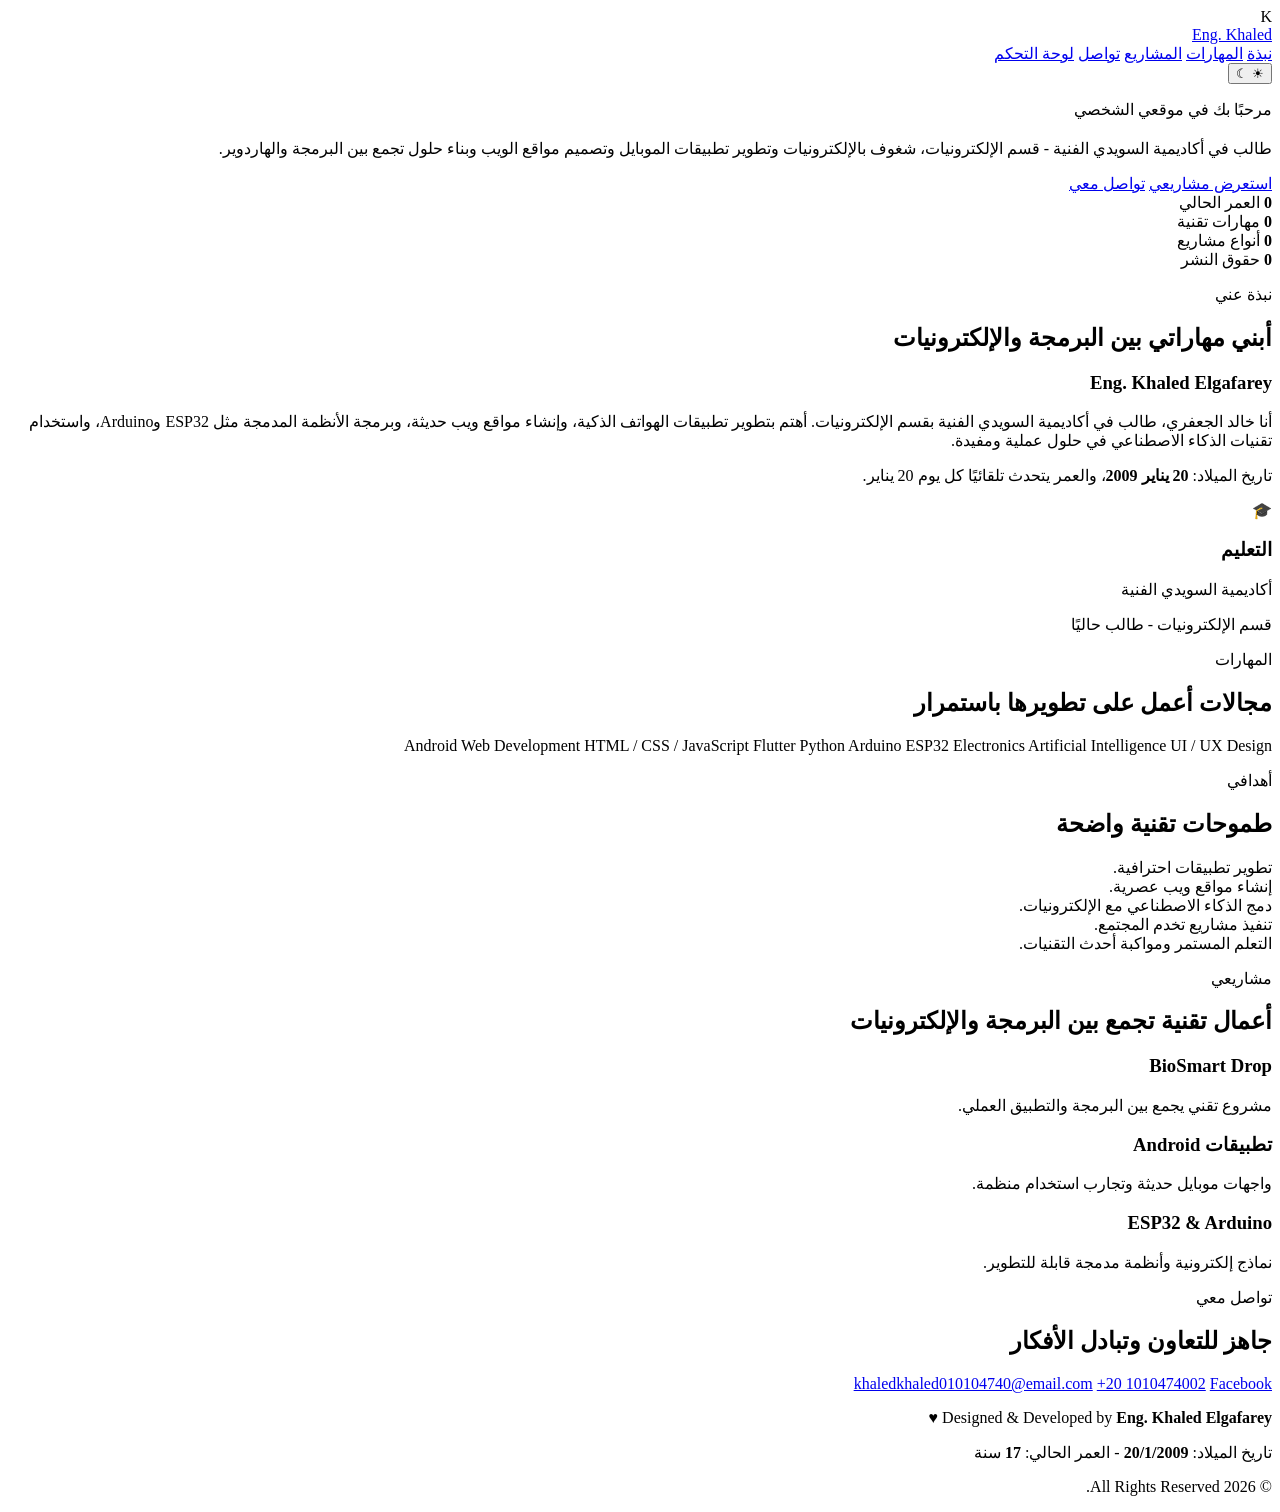
==== index.html @ 9fde5713 "Add files via upload" ====
<!DOCTYPE html>
<html lang="ar" dir="rtl">
<head>
  <meta charset="UTF-8">
  <meta name="viewport" content="width=device-width, initial-scale=1.0">
  <title>Eng. Khaled Elgafarey | Portfolio</title>
  <link rel="preconnect" href="https://fonts.googleapis.com">
  <link rel="preconnect" href="https://fonts.gstatic.com" crossorigin>
  <link href="https://fonts.googleapis.com/css2?family=Cairo:wght@400;600;700;800&display=swap" rel="stylesheet">
  <link rel="stylesheet" href="css/style.css">
</head>
<body>
  <div class="loader" id="loader">
    <div class="loader-chip">K</div>
    <div class="loader-line"></div>
  </div>

  <header class="site-header">
    <a class="brand" href="#home">Eng. Khaled</a>
    <nav class="nav">
      <a href="#about">نبذة</a>
      <a href="#skills">المهارات</a>
      <a href="#projects">المشاريع</a>
      <a href="#contact">تواصل</a>
      <a href="dashboard.html">لوحة التحكم</a>
    </nav>
    <button class="theme-toggle" id="themeToggle" type="button" aria-label="تبديل الوضع">
      <span class="sun">☀</span>
      <span class="moon">☾</span>
    </button>
  </header>

  <main>
    <section class="hero" id="home">
      <div class="hero-bg"></div>
      <div class="hero-content reveal">
        <p class="eyebrow" data-cms-text="heroEyebrow">مرحبًا بك في موقعي الشخصي</p>
        <h1><span id="typingName"></span></h1>
        <p class="hero-text" data-cms-text="heroText">
          طالب في أكاديمية السويدي الفنية - قسم الإلكترونيات، شغوف بالإلكترونيات وتطوير تطبيقات الموبايل وتصميم مواقع الويب وبناء حلول تجمع بين البرمجة والهاردوير.
        </p>
        <div class="hero-actions">
          <a class="primary-btn" href="#projects">استعرض مشاريعي</a>
          <a class="ghost-btn" href="#contact">تواصل معي</a>
        </div>
      </div>
      <div class="profile-stage reveal">
        <div class="profile-card">
          <div class="profile-frame">
            <div class="profile-photo editable-image" data-cms-bg="profileImage" role="img" aria-label="صورة شخصية"></div>
          </div>
          <div class="orbit orbit-one"></div>
          <div class="orbit orbit-two"></div>
        </div>
      </div>
    </section>

    <section class="stats reveal" aria-label="إحصائيات">
      <div>
        <strong class="counter" data-target="17">0</strong>
        <span>العمر الحالي</span>
      </div>
      <div>
        <strong class="counter" data-target="10">0</strong>
        <span>مهارات تقنية</span>
      </div>
      <div>
        <strong class="counter" data-target="5">0</strong>
        <span>أنواع مشاريع</span>
      </div>
      <div>
        <strong class="counter" data-target="2026">0</strong>
        <span>حقوق النشر</span>
      </div>
    </section>

    <section class="section reveal" id="about">
      <div class="section-heading">
        <p>نبذة عني</p>
        <h2 data-cms-text="aboutTitle">أبني مهاراتي بين البرمجة والإلكترونيات</h2>
      </div>
      <div class="about-grid">
        <article class="about-panel">
          <h3 data-cms-text="aboutName">Eng. Khaled Elgafarey</h3>
          <p data-cms-text="aboutText">
            أنا خالد الجعفري، طالب في أكاديمية السويدي الفنية بقسم الإلكترونيات. أهتم بتطوير تطبيقات الهواتف الذكية، وإنشاء مواقع ويب حديثة، وبرمجة الأنظمة المدمجة مثل ESP32 وArduino، واستخدام تقنيات الذكاء الاصطناعي في حلول عملية ومفيدة.
          </p>
          <p>
            تاريخ الميلاد: <strong>20 يناير 2009</strong>، والعمر يتحدث تلقائيًا كل يوم 20 يناير.
          </p>
        </article>
        <article class="education-panel">
          <span>🎓</span>
          <h3>التعليم</h3>
          <p data-cms-text="educationSchool">أكاديمية السويدي الفنية</p>
          <p data-cms-text="educationDepartment">قسم الإلكترونيات - طالب حاليًا</p>
        </article>
      </div>
    </section>

    <section class="section reveal" id="skills">
      <div class="section-heading">
        <p>المهارات</p>
        <h2>مجالات أعمل على تطويرها باستمرار</h2>
      </div>
      <div class="skills-grid" id="skillsGrid">
        <span>Android</span>
        <span>Web Development</span>
        <span>HTML / CSS / JavaScript</span>
        <span>Flutter</span>
        <span>Python</span>
        <span>Arduino</span>
        <span>ESP32</span>
        <span>Electronics</span>
        <span>Artificial Intelligence</span>
        <span>UI / UX Design</span>
      </div>
    </section>

    <section class="section goals reveal">
      <div class="section-heading">
        <p>أهدافي</p>
        <h2>طموحات تقنية واضحة</h2>
      </div>
      <div class="timeline" id="goalsList">
        <div>تطوير تطبيقات احترافية.</div>
        <div>إنشاء مواقع ويب عصرية.</div>
        <div>دمج الذكاء الاصطناعي مع الإلكترونيات.</div>
        <div>تنفيذ مشاريع تخدم المجتمع.</div>
        <div>التعلم المستمر ومواكبة أحدث التقنيات.</div>
      </div>
    </section>

    <section class="section reveal" id="projects">
      <div class="section-heading">
        <p>مشاريعي</p>
        <h2>أعمال تقنية تجمع بين البرمجة والإلكترونيات</h2>
      </div>
      <div class="projects-grid">
        <article class="project-card project-one">
          <div class="project-image editable-image" data-cms-bg="projectImage1"></div>
          <h3 data-cms-text="projectTitle1">BioSmart Drop</h3>
          <p data-cms-text="projectText1">مشروع تقني يجمع بين البرمجة والتطبيق العملي.</p>
        </article>
        <article class="project-card project-two">
          <div class="project-image editable-image" data-cms-bg="projectImage2"></div>
          <h3 data-cms-text="projectTitle2">تطبيقات Android</h3>
          <p data-cms-text="projectText2">واجهات موبايل حديثة وتجارب استخدام منظمة.</p>
        </article>
        <article class="project-card project-three">
          <div class="project-image editable-image" data-cms-bg="projectImage3"></div>
          <h3 data-cms-text="projectTitle3">ESP32 & Arduino</h3>
          <p data-cms-text="projectText3">نماذج إلكترونية وأنظمة مدمجة قابلة للتطوير.</p>
        </article>
      </div>
    </section>

    <section class="contact section reveal" id="contact">
      <div class="section-heading">
        <p>تواصل معي</p>
        <h2 data-cms-text="contactTitle">جاهز للتعاون وتبادل الأفكار</h2>
      </div>
      <div class="contact-grid">
        <a id="emailLink" href="mailto:khaledkhaled010104740@email.com">khaledkhaled010104740@email.com</a>
        <a id="phoneLink" href="tel:+201010474002">+20 1010474002</a>
        <a id="facebookLink" href="https://www.facebook.com/share/19GdoNNczA/" target="_blank" rel="noreferrer">Facebook</a>
      </div>
    </section>
  </main>

  <footer>
    <p>Designed & Developed by <strong>Eng. Khaled Elgafarey</strong> <span class="heart">♥</span></p>
    <p>تاريخ الميلاد: <strong>20/1/2009</strong> - العمر الحالي: <strong id="footerAge">17</strong> سنة</p>
    <p>© 2026 All Rights Reserved.</p>
  </footer>

  <script src="js/app.js"></script>
</body>
</html>
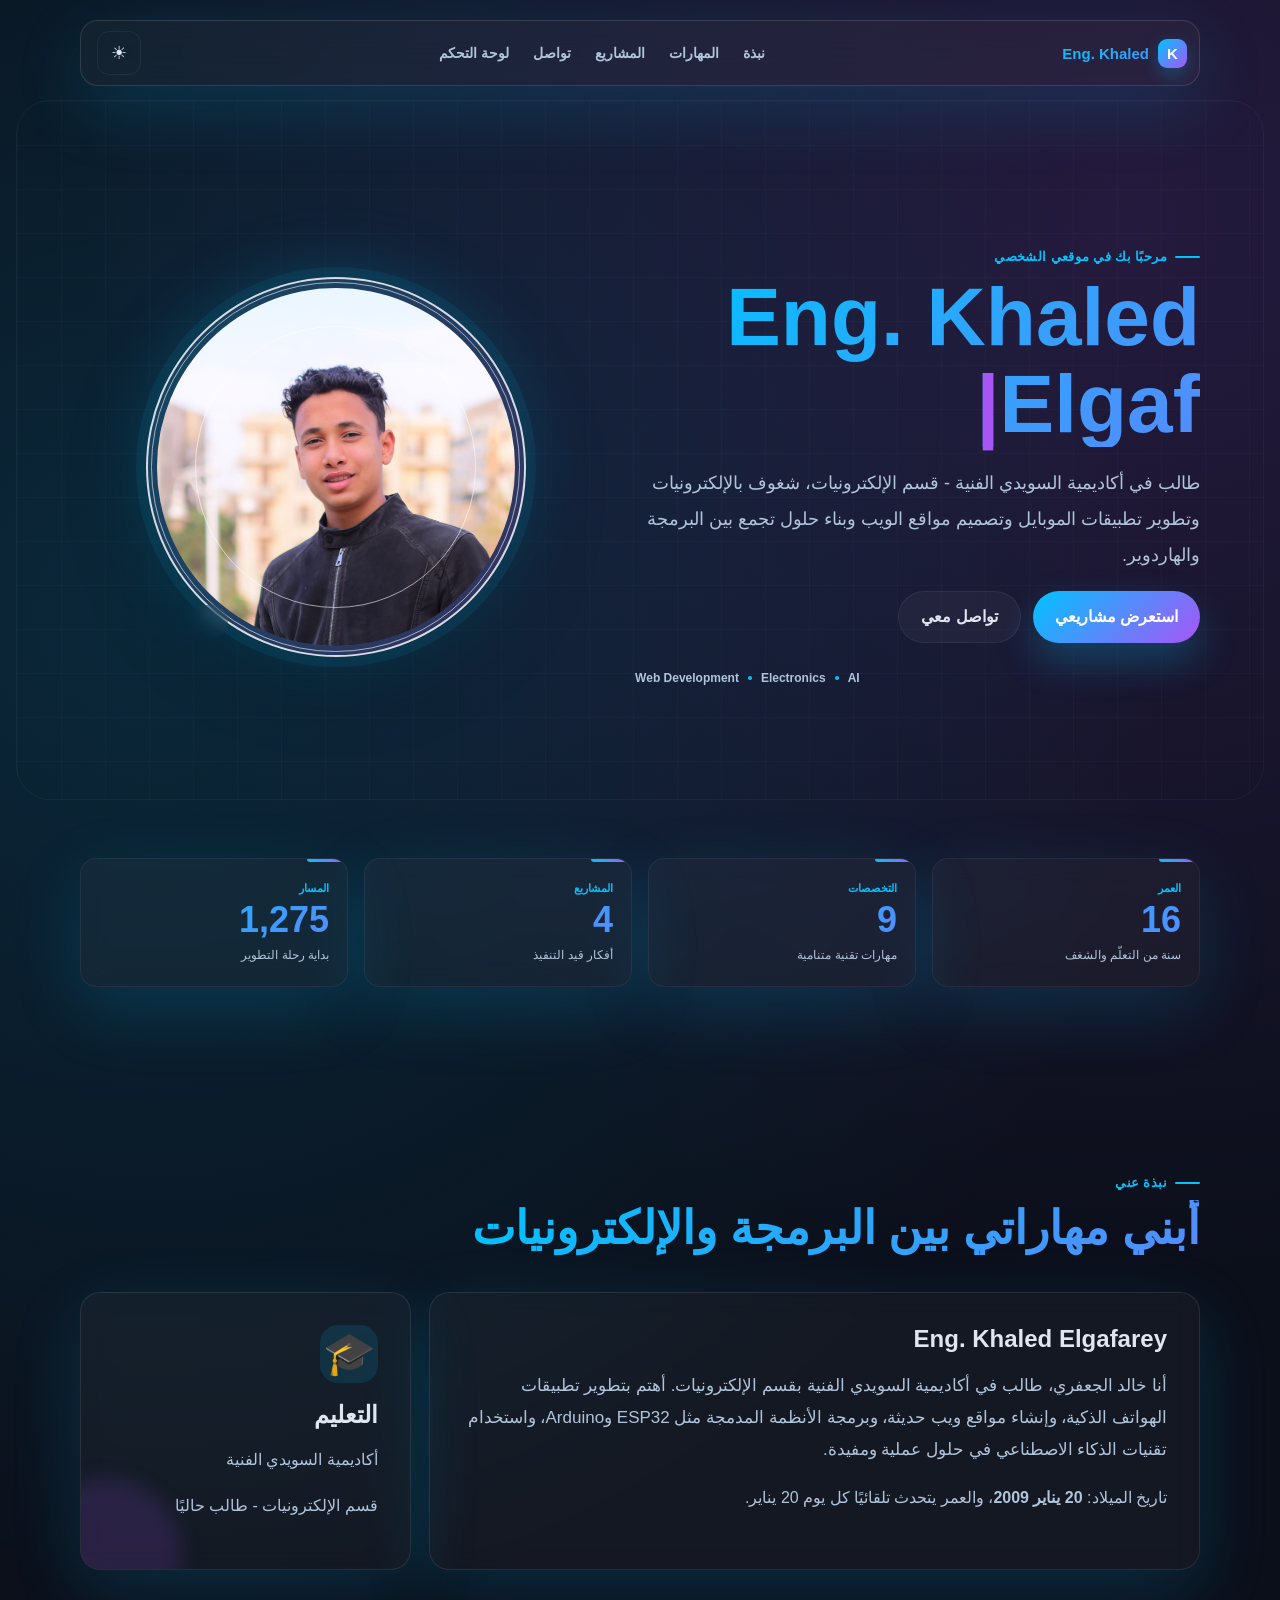
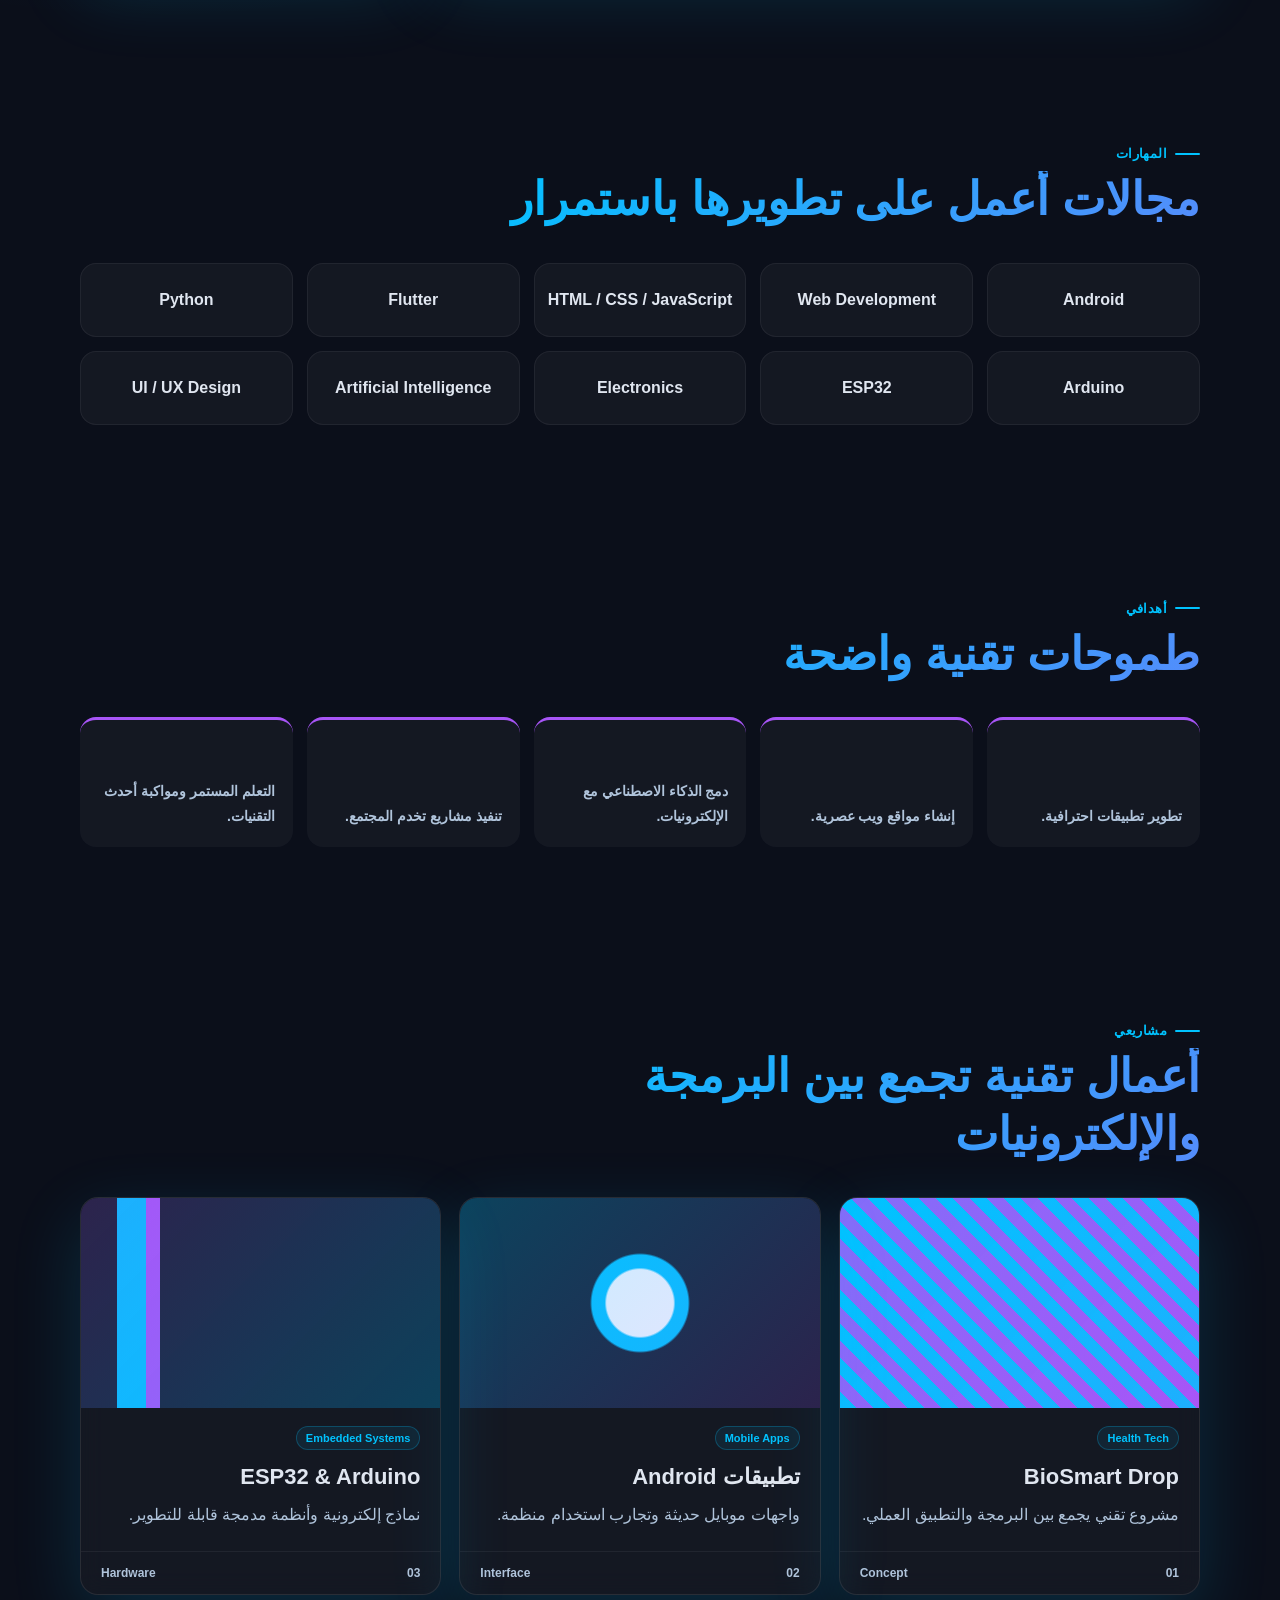
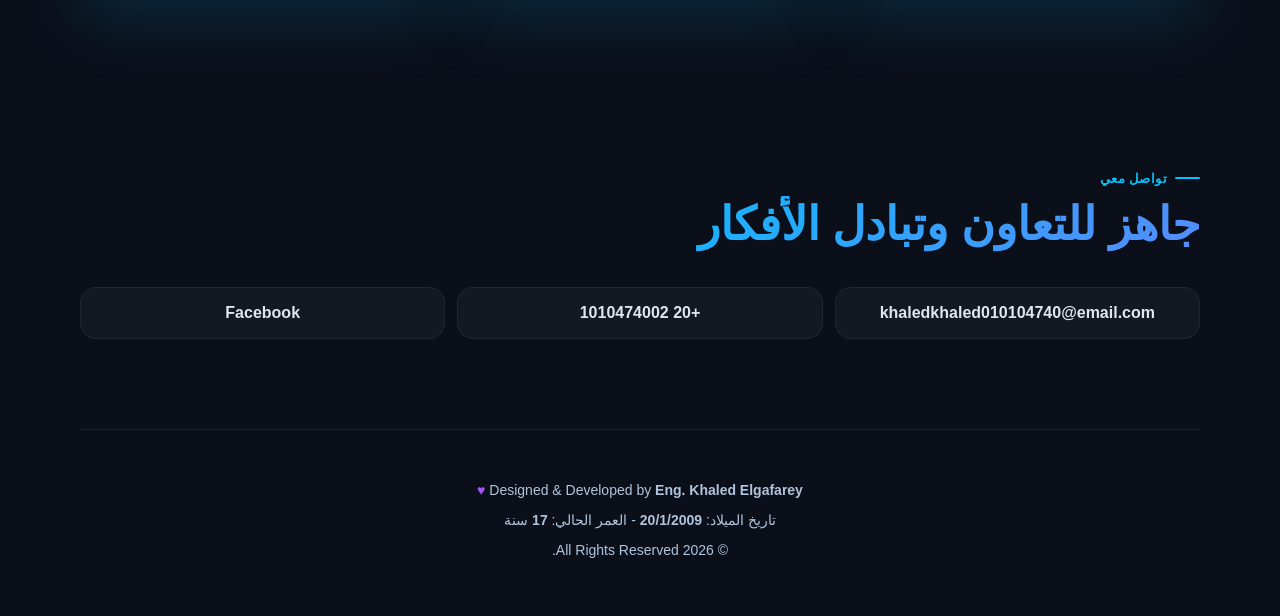
==== commit 62fa7112: "Add files via upload" ====
--- a/index.html
+++ b/index.html
@@ -1,13 +1,37 @@
-<!DOCTYPE html>
+﻿<!DOCTYPE html>
 <html lang="ar" dir="rtl">
 <head>
   <meta charset="UTF-8">
   <meta name="viewport" content="width=device-width, initial-scale=1.0">
-  <title>Eng. Khaled Elgafarey | Portfolio</title>
+  <title>Eng. Khaled Elgafarey | khaledelgafarey Portfolio</title>
+  <meta name="description" content="الموقع الشخصي للمهندس خالد الجعفري Eng. Khaled Elgafarey - khaledelgafarey. طالب إلكترونيات ومهتم بتطوير الويب وتطبيقات Android وFlutter وArduino وESP32 والذكاء الاصطناعي.">
+  <meta name="robots" content="index, follow">
+  <meta name="author" content="Eng. Khaled Elgafarey">
+  <meta property="og:title" content="Eng. Khaled Elgafarey | khaledelgafarey">
+  <meta property="og:description" content="الموقع الشخصي للمهندس خالد الجعفري، طالب إلكترونيات ومطور ويب وتطبيقات ومهتم بالذكاء الاصطناعي وArduino وESP32.">
+  <meta property="og:type" content="website">
+  <meta property="og:url" content="https://mlthnrgev-cell.github.io/Eng-Khaled-Elgafarey-/">
+  <meta name="twitter:card" content="summary_large_image">
+  <link rel="canonical" href="https://mlthnrgev-cell.github.io/Eng-Khaled-Elgafarey-/">
   <link rel="preconnect" href="https://fonts.googleapis.com">
   <link rel="preconnect" href="https://fonts.gstatic.com" crossorigin>
+  <link rel="icon" type="image/svg+xml" href="assets/favicon.svg">
   <link href="https://fonts.googleapis.com/css2?family=Cairo:wght@400;600;700;800&display=swap" rel="stylesheet">
   <link rel="stylesheet" href="css/style.css">
+  <script type="application/ld+json">
+    {
+      "@context": "https://schema.org",
+      "@type": "Person",
+      "name": "Eng. Khaled Elgafarey",
+      "alternateName": ["Khaled Elgafarey", "khaledelgafarey", "خالد الجعفري"],
+      "url": "https://mlthnrgev-cell.github.io/Eng-Khaled-Elgafarey-/",
+      "email": "mailto:khaledkhaled010104740@email.com",
+      "telephone": "+201010474002",
+      "sameAs": ["https://www.facebook.com/share/19GdoNNczA/"],
+      "jobTitle": "Electronics Student and Web Developer",
+      "knowsAbout": ["Web Development", "Android", "Flutter", "Python", "Arduino", "ESP32", "Artificial Intelligence", "UI UX Design"]
+    }
+  </script>
 </head>
 <body>
   <div class="loader" id="loader">
@@ -16,7 +40,7 @@
   </div>
 
   <header class="site-header">
-    <a class="brand" href="#home">Eng. Khaled</a>
+    <a class="brand" href="#home"><span class="brand-mark">K</span> Eng. Khaled</a>
     <nav class="nav">
       <a href="#about">نبذة</a>
       <a href="#skills">المهارات</a>
@@ -43,34 +67,42 @@
           <a class="primary-btn" href="#projects">استعرض مشاريعي</a>
           <a class="ghost-btn" href="#contact">تواصل معي</a>
         </div>
+        <div class="hero-signature" aria-label="مجالات التخصص">
+          <span>Web Development</span><i></i><span>Electronics</span><i></i><span>AI</span>
+        </div>
       </div>
       <div class="profile-stage reveal">
         <div class="profile-card">
           <div class="profile-frame">
-            <div class="profile-photo editable-image" data-cms-bg="profileImage" role="img" aria-label="صورة شخصية"></div>
+            <div class="profile-photo has-custom-image" role="img" aria-label="صورة شخصية" style="background-image: url('assets/khaled-profile.jpeg');"></div>
           </div>
           <div class="orbit orbit-one"></div>
           <div class="orbit orbit-two"></div>
+          <span class="profile-status">متاح للتعاون</span>
         </div>
       </div>
     </section>
 
     <section class="stats reveal" aria-label="إحصائيات">
       <div>
+        <small>العمر</small>
         <strong class="counter" data-target="17">0</strong>
-        <span>العمر الحالي</span>
-      </div>
-      <div>
+        <span>سنة من التعلّم والشغف</span>
+      </div>
+      <div>
+        <small>التخصصات</small>
         <strong class="counter" data-target="10">0</strong>
-        <span>مهارات تقنية</span>
-      </div>
-      <div>
+        <span>مهارات تقنية متنامية</span>
+      </div>
+      <div>
+        <small>المشاريع</small>
         <strong class="counter" data-target="5">0</strong>
-        <span>أنواع مشاريع</span>
-      </div>
-      <div>
+        <span>أفكار قيد التنفيذ</span>
+      </div>
+      <div>
+        <small>المسار</small>
         <strong class="counter" data-target="2026">0</strong>
-        <span>حقوق النشر</span>
+        <span>بداية رحلة التطوير</span>
       </div>
     </section>
 
@@ -90,7 +122,7 @@
           </p>
         </article>
         <article class="education-panel">
-          <span>🎓</span>
+          <span class="education-icon">🎓</span>
           <h3>التعليم</h3>
           <p data-cms-text="educationSchool">أكاديمية السويدي الفنية</p>
           <p data-cms-text="educationDepartment">قسم الإلكترونيات - طالب حاليًا</p>
@@ -138,19 +170,25 @@
       </div>
       <div class="projects-grid">
         <article class="project-card project-one">
-          <div class="project-image editable-image" data-cms-bg="projectImage1"></div>
+          <div class="project-image editable-image" data-cms-bg="projectImage1" aria-label="صورة مشروع BioSmart Drop"></div>
+          <span class="project-type">Health Tech</span>
           <h3 data-cms-text="projectTitle1">BioSmart Drop</h3>
           <p data-cms-text="projectText1">مشروع تقني يجمع بين البرمجة والتطبيق العملي.</p>
+          <div class="project-footer"><span>Concept</span><span>01</span></div>
         </article>
         <article class="project-card project-two">
-          <div class="project-image editable-image" data-cms-bg="projectImage2"></div>
+          <div class="project-image editable-image" data-cms-bg="projectImage2" aria-label="صورة مشروع تطبيقات Android"></div>
+          <span class="project-type">Mobile Apps</span>
           <h3 data-cms-text="projectTitle2">تطبيقات Android</h3>
           <p data-cms-text="projectText2">واجهات موبايل حديثة وتجارب استخدام منظمة.</p>
+          <div class="project-footer"><span>Interface</span><span>02</span></div>
         </article>
         <article class="project-card project-three">
-          <div class="project-image editable-image" data-cms-bg="projectImage3"></div>
+          <div class="project-image editable-image" data-cms-bg="projectImage3" aria-label="صورة مشروع ESP32 وArduino"></div>
+          <span class="project-type">Embedded Systems</span>
           <h3 data-cms-text="projectTitle3">ESP32 & Arduino</h3>
           <p data-cms-text="projectText3">نماذج إلكترونية وأنظمة مدمجة قابلة للتطوير.</p>
+          <div class="project-footer"><span>Hardware</span><span>03</span></div>
         </article>
       </div>
     </section>
@@ -177,3 +215,4 @@
   <script src="js/app.js"></script>
 </body>
 </html>
+
--- a/css/style.css
+++ b/css/style.css
@@ -0,0 +1,1256 @@
+:root {
+  --bg: #0b0f1a;
+  --text: #e0e6f0;
+  --muted: #b0c4db;
+  --panel: rgba(255, 255, 255, 0.04);
+  --line: rgba(255, 255, 255, 0.06);
+  --accent: #00c3ff;
+  --accent-2: #a855f7;
+  --accent-3: #6c3bc9;
+  --glow: rgba(0, 195, 255, 0.25);
+  --shadow: 0 22px 70px rgba(0, 195, 255, 0.16);
+  --gradient: linear-gradient(135deg, var(--accent), var(--accent-2));
+}
+
+body.light {
+  --bg: #f4f7fc;
+  --text: #1a1f2b;
+  --muted: #2d3f5e;
+  --panel: rgba(255, 255, 255, 0.72);
+  --line: rgba(0, 0, 0, 0.06);
+  --accent: #0077be;
+  --accent-2: #6c3bc9;
+  --accent-3: #3b2c86;
+  --glow: rgba(0, 119, 190, 0.22);
+  --shadow: 0 22px 70px rgba(26, 31, 43, 0.14);
+  --gradient: linear-gradient(135deg, var(--accent), var(--accent-2));
+}
+
+* {
+  box-sizing: border-box;
+}
+
+html {
+  scroll-behavior: smooth;
+}
+
+body {
+  margin: 0;
+  font-family: "Segoe UI", Tahoma, Geneva, Verdana, "Cairo", sans-serif;
+  color: var(--text);
+  background:
+    radial-gradient(circle at 12% 16%, rgba(0, 195, 255, 0.14), transparent 30%),
+    radial-gradient(circle at 88% 6%, rgba(168, 85, 247, 0.16), transparent 28%),
+    linear-gradient(135deg, var(--bg), var(--bg));
+  overflow-x: hidden;
+  transition: background 0.3s ease, color 0.3s ease;
+}
+
+a {
+  color: inherit;
+  text-decoration: none;
+}
+
+.loader {
+  position: fixed;
+  inset: 0;
+  z-index: 100;
+  display: grid;
+  place-items: center;
+  gap: 18px;
+  background: #08111f;
+  transition: opacity 0.8s ease, visibility 0.8s ease;
+}
+
+.loader.hide {
+  opacity: 0;
+  visibility: hidden;
+}
+
+.loader-chip {
+  width: 78px;
+  height: 78px;
+  display: grid;
+  place-items: center;
+  border-radius: 50%;
+  color: #fff;
+  font-size: 38px;
+  font-weight: 800;
+  background: var(--gradient);
+  box-shadow: 0 0 30px rgba(0, 195, 255, 0.3);
+  animation: spin 1.1s linear infinite;
+}
+
+.loader-line {
+  width: 170px;
+  height: 5px;
+  overflow: hidden;
+  border-radius: 40px;
+  background: rgba(255, 255, 255, 0.16);
+}
+
+.loader-line::after {
+  content: "";
+  display: block;
+  width: 40%;
+  height: 100%;
+  border-radius: inherit;
+  background: #fff;
+  animation: loading 1s ease-in-out infinite;
+}
+
+.site-header {
+  position: fixed;
+  top: 18px;
+  right: 50%;
+  z-index: 50;
+  width: min(1120px, calc(100% - 28px));
+  transform: translateX(50%);
+  display: flex;
+  align-items: center;
+  justify-content: space-between;
+  gap: 16px;
+  padding: 12px 14px;
+  border: 1px solid var(--line);
+  border-radius: 20px;
+  background: var(--panel);
+  box-shadow: var(--shadow);
+  backdrop-filter: blur(18px);
+}
+
+.brand {
+  font-weight: 800;
+  color: var(--accent);
+}
+
+.nav {
+  display: flex;
+  gap: 18px;
+  color: var(--muted);
+  font-weight: 700;
+}
+
+.theme-toggle {
+  width: 44px;
+  height: 44px;
+  border: 1px solid var(--line);
+  border-radius: 8px;
+  color: var(--text);
+  background: transparent;
+  cursor: pointer;
+  font-size: 18px;
+}
+
+body:not(.light) .moon,
+body.light .sun {
+  display: none;
+}
+
+.hero {
+  position: relative;
+  min-height: 100vh;
+  display: grid;
+  grid-template-columns: 1.05fr 0.95fr;
+  align-items: center;
+  gap: 44px;
+  width: min(1120px, calc(100% - 32px));
+  margin: 0 auto;
+  padding: 130px 0 70px;
+}
+
+.hero-bg {
+  position: absolute;
+  inset: 110px -8vw 40px;
+  z-index: -1;
+  border: 1px solid var(--line);
+  border-radius: 20px;
+  background:
+    linear-gradient(90deg, rgba(37, 99, 235, 0.10) 1px, transparent 1px),
+    linear-gradient(rgba(37, 99, 235, 0.10) 1px, transparent 1px);
+  background-size: 44px 44px;
+  animation: gridMove 16s linear infinite;
+}
+
+.eyebrow,
+.section-heading p {
+  margin: 0 0 10px;
+  color: var(--accent);
+  font-weight: 800;
+}
+
+h1 {
+  min-height: 164px;
+  margin: 0;
+  font-size: clamp(44px, 8vw, 92px);
+  line-height: 1.05;
+  letter-spacing: 0;
+}
+
+h1,
+.brand,
+.section-heading h2,
+.stats strong {
+  background: var(--gradient);
+  background-size: 200% 200%;
+  -webkit-background-clip: text;
+  background-clip: text;
+  color: transparent;
+  animation: gradientShift 5s ease infinite;
+}
+
+#typingName::after {
+  content: "|";
+  color: var(--accent-2);
+  animation: blink 0.8s step-end infinite;
+}
+
+.hero-text {
+  max-width: 650px;
+  color: var(--muted);
+  font-size: 20px;
+  line-height: 1.9;
+}
+
+.hero-actions,
+.contact-grid {
+  display: flex;
+  flex-wrap: wrap;
+  gap: 12px;
+}
+
+.primary-btn,
+.ghost-btn,
+.contact-grid a {
+  display: inline-flex;
+  align-items: center;
+  justify-content: center;
+  min-height: 48px;
+  padding: 12px 20px;
+  border-radius: 40px;
+  font-weight: 800;
+}
+
+.primary-btn {
+  color: #fff;
+  background: var(--gradient);
+  box-shadow: 0 18px 38px var(--glow);
+}
+
+.ghost-btn,
+.contact-grid a {
+  border: 1px solid var(--line);
+  color: var(--text);
+  background: var(--panel);
+}
+
+.profile-card {
+  position: relative;
+  width: min(420px, 100%);
+  aspect-ratio: 1;
+  height: auto;
+  min-height: 0;
+  margin-inline: auto;
+  transform-style: preserve-3d;
+  animation: float 4s ease-in-out infinite;
+}
+
+.profile-frame {
+  position: absolute;
+  inset: 24px;
+  overflow: hidden;
+  border: 2px solid rgba(255, 255, 255, 0.72);
+  border-radius: 50%;
+  background:
+    linear-gradient(135deg, rgba(0, 195, 255, 0.18), rgba(168, 85, 247, 0.18)),
+    rgba(255, 255, 255, 0.04);
+  box-shadow: 0 0 0 9px rgba(0, 195, 255, 0.10), 0 0 70px var(--glow);
+  padding: 9px;
+  transition: transform 0.35s ease, box-shadow 0.35s ease;
+}
+
+.profile-frame::before {
+  content: "";
+  position: absolute;
+  inset: 9px;
+  border-radius: 50%;
+  border: 1px solid rgba(255, 255, 255, 0.14);
+  pointer-events: none;
+}
+
+.profile-frame:hover {
+  transform: scale(1.035) rotate(2deg);
+  box-shadow: 0 0 90px var(--glow);
+}
+
+.profile-photo {
+  position: relative;
+  width: 100%;
+  height: 100%;
+  border-radius: 50%;
+  background:
+    linear-gradient(180deg, transparent 0 42%, rgba(8, 17, 31, 0.38) 42% 100%),
+    radial-gradient(circle at 50% 25%, #f3c7a6 0 13%, transparent 13.5%),
+    linear-gradient(135deg, #00c3ff, #a855f7 58%, #0b0f1a);
+  background-position: center;
+  background-repeat: no-repeat;
+  background-size: cover;
+}
+
+.profile-photo:not(.has-custom-image)::before {
+  content: "";
+  position: absolute;
+  top: 16%;
+  left: 50%;
+  width: 34%;
+  aspect-ratio: 1;
+  transform: translateX(-50%);
+  border-radius: 50%;
+  background: #f3c7a6;
+  box-shadow: 0 14px 40px rgba(0, 0, 0, 0.18);
+}
+
+.profile-photo:not(.has-custom-image)::after {
+  content: "";
+  position: absolute;
+  left: 50%;
+  bottom: 12%;
+  width: 58%;
+  height: 44%;
+  transform: translateX(-50%);
+  border-radius: 34px 34px 18px 18px;
+  background: linear-gradient(135deg, #10233f, #00c3ff);
+}
+
+.editable-image.has-custom-image {
+  position: relative;
+  isolation: isolate;
+  background-color: rgba(255, 255, 255, 0.05);
+  background-position: center !important;
+  background-repeat: no-repeat !important;
+  background-size: contain !important;
+}
+
+.editable-image.has-custom-image::after {
+  content: "";
+  position: absolute;
+  inset: 0;
+  z-index: -1;
+  background:
+    radial-gradient(circle at 50% 50%, rgba(255, 255, 255, 0.10), transparent 36%),
+    linear-gradient(135deg, rgba(0, 195, 255, 0.14), rgba(168, 85, 247, 0.14));
+}
+
+.profile-photo.has-custom-image {
+  border-radius: 50%;
+  background-position: center 30% !important;
+  background-size: cover !important;
+}
+
+.orbit {
+  position: absolute;
+  border: 1px solid rgba(255, 255, 255, 0.58);
+  border-radius: 50%;
+  animation: spin 12s linear infinite;
+}
+
+.orbit-one {
+  inset: 8%;
+}
+
+.orbit-two {
+  inset: 18%;
+  animation-duration: 8s;
+  animation-direction: reverse;
+}
+
+.stats,
+.section,
+footer {
+  width: min(1120px, calc(100% - 32px));
+  margin: 0 auto;
+}
+
+.stats {
+  display: grid;
+  grid-template-columns: repeat(4, 1fr);
+  gap: 14px;
+  padding: 16px 0 80px;
+}
+
+.stats div,
+.about-panel,
+.education-panel,
+.project-card {
+  border: 1px solid var(--line);
+  border-radius: 20px;
+  background: var(--panel);
+  box-shadow: var(--shadow);
+  backdrop-filter: blur(12px);
+}
+
+.stats div {
+  padding: 22px;
+  text-align: center;
+}
+
+.stats strong {
+  display: block;
+  font-size: 34px;
+}
+
+.stats span,
+.about-panel p,
+.education-panel p,
+.project-card p {
+  color: var(--muted);
+}
+
+.section {
+  padding: 78px 0;
+}
+
+.section-heading {
+  max-width: 730px;
+  margin-bottom: 28px;
+}
+
+.section-heading h2 {
+  margin: 0;
+  font-size: clamp(28px, 4vw, 46px);
+  line-height: 1.25;
+}
+
+.about-grid {
+  display: grid;
+  grid-template-columns: 1.4fr 0.6fr;
+  gap: 18px;
+}
+
+.about-panel,
+.education-panel {
+  padding: 28px;
+}
+
+.about-panel h3,
+.education-panel h3,
+.project-card h3 {
+  margin: 0 0 10px;
+  font-size: 24px;
+}
+
+.about-panel p,
+.education-panel p,
+.project-card p {
+  line-height: 1.9;
+}
+
+.education-panel span {
+  font-size: 42px;
+}
+
+.skills-grid {
+  display: grid;
+  grid-template-columns: repeat(5, 1fr);
+  gap: 12px;
+}
+
+.skills-grid span {
+  min-height: 68px;
+  display: grid;
+  place-items: center;
+  padding: 10px;
+  border: 1px solid var(--line);
+  border-radius: 20px;
+  color: var(--text);
+  background: var(--panel);
+  font-weight: 800;
+  text-align: center;
+  transition: transform 0.25s ease, background 0.25s ease, box-shadow 0.25s ease;
+}
+
+.skills-grid span:hover {
+  transform: scale(1.05);
+  background: rgba(0, 195, 255, 0.12);
+  box-shadow: 0 16px 34px var(--glow);
+}
+
+.timeline {
+  display: grid;
+  gap: 12px;
+}
+
+.timeline div {
+  padding: 18px 22px;
+  border-right: 4px solid var(--accent-2);
+  border-radius: 20px;
+  background: var(--panel);
+  color: var(--muted);
+  font-weight: 700;
+}
+
+.projects-grid {
+  display: grid;
+  grid-template-columns: repeat(3, 1fr);
+  gap: 18px;
+}
+
+.project-card {
+  overflow: hidden;
+  transition: transform 0.3s ease, box-shadow 0.3s ease;
+}
+
+.project-card:hover,
+.about-panel:hover,
+.education-panel:hover,
+.stats div:hover {
+  transform: translateY(-10px) scale(1.01);
+  box-shadow: 0 28px 74px var(--glow);
+}
+
+.project-card h3,
+.project-card p {
+  padding: 0 20px;
+}
+
+.project-card p {
+  padding-bottom: 20px;
+}
+
+.project-image {
+  height: 220px;
+  background-size: cover;
+  background-position: center;
+}
+
+.project-image.has-custom-image {
+  margin: 14px;
+  height: 230px;
+  border: 1px solid var(--line);
+  border-radius: 16px;
+  background-size: contain !important;
+  background-repeat: no-repeat !important;
+  background-position: center !important;
+  box-shadow: inset 0 0 0 1px rgba(255, 255, 255, 0.08), 0 18px 34px rgba(0, 0, 0, 0.18);
+}
+
+.project-one .project-image {
+  background:
+    linear-gradient(135deg, rgba(0, 195, 255, 0.22), rgba(168, 85, 247, 0.18)),
+    repeating-linear-gradient(45deg, #00c3ff 0 12px, #a855f7 12px 24px);
+}
+
+.project-two .project-image {
+  background:
+    linear-gradient(135deg, rgba(0, 195, 255, 0.25), rgba(168, 85, 247, 0.18)),
+    radial-gradient(circle at 50% 50%, #ffffff 0 16%, #00c3ff 17% 23%, #101827 24% 100%);
+}
+
+.project-three .project-image {
+  background:
+    linear-gradient(135deg, rgba(168, 85, 247, 0.18), rgba(0, 195, 255, 0.24)),
+    linear-gradient(90deg, #111827 10%, #00c3ff 10% 18%, #a855f7 18% 22%, #111827 22% 100%);
+}
+
+.contact-grid a,
+.theme-toggle,
+.primary-btn,
+.ghost-btn {
+  transition: transform 0.25s ease, box-shadow 0.25s ease;
+}
+
+.contact-grid a:hover {
+  transform: translateY(-5px);
+  box-shadow: 0 18px 38px var(--glow);
+}
+
+.theme-toggle:hover {
+  transform: scale(1.15);
+}
+
+.primary-btn:hover,
+.ghost-btn:hover {
+  transform: translateY(-4px);
+  box-shadow: 0 18px 38px var(--glow);
+}
+
+.contact {
+  padding-bottom: 60px;
+}
+
+.dashboard-page {
+  width: min(1120px, calc(100% - 32px));
+  margin: 0 auto;
+  padding: 130px 0 70px;
+}
+
+body.dashboard-locked {
+  overflow: hidden;
+}
+
+.password-gate {
+  position: fixed;
+  inset: 0;
+  z-index: 200;
+  display: grid;
+  place-items: center;
+  padding: 18px;
+  background:
+    radial-gradient(circle at 20% 10%, rgba(0, 195, 255, 0.18), transparent 30%),
+    radial-gradient(circle at 80% 20%, rgba(168, 85, 247, 0.20), transparent 34%),
+    rgba(11, 15, 26, 0.96);
+  backdrop-filter: blur(12px);
+}
+
+.password-gate.unlocked {
+  display: none;
+}
+
+.password-box {
+  width: min(460px, 100%);
+  display: grid;
+  gap: 16px;
+  padding: 28px;
+  border: 1px solid var(--line);
+  border-radius: 20px;
+  background: var(--panel);
+  box-shadow: 0 28px 90px var(--glow);
+  backdrop-filter: blur(18px);
+}
+
+.password-box h1 {
+  min-height: auto;
+  margin: 0;
+  font-size: 34px;
+}
+
+.password-box label {
+  display: grid;
+  gap: 8px;
+  color: var(--muted);
+  font-weight: 800;
+}
+
+.password-box input {
+  width: 100%;
+  border: 1px solid var(--line);
+  border-radius: 14px;
+  padding: 12px 14px;
+  color: var(--text);
+  background: rgba(255, 255, 255, 0.06);
+  font: inherit;
+  outline: none;
+}
+
+.password-box input:focus {
+  border-color: var(--accent);
+  box-shadow: 0 0 0 4px var(--glow);
+}
+
+.password-error {
+  min-height: 26px;
+  margin: 0;
+  color: #ff7a90;
+  font-weight: 800;
+}
+
+.dashboard-hero {
+  margin-bottom: 28px;
+}
+
+.dashboard-hero h1 {
+  min-height: auto;
+  margin: 0;
+  font-size: clamp(38px, 6vw, 72px);
+}
+
+.dashboard-grid {
+  display: grid;
+  grid-template-columns: repeat(2, 1fr);
+  gap: 18px;
+}
+
+.dashboard-panel {
+  display: grid;
+  gap: 14px;
+  padding: 24px;
+  border: 1px solid var(--line);
+  border-radius: 20px;
+  background: var(--panel);
+  box-shadow: var(--shadow);
+  backdrop-filter: blur(12px);
+}
+
+.dashboard-panel label {
+  display: grid;
+  gap: 8px;
+  color: var(--muted);
+  font-weight: 800;
+}
+
+.dashboard-panel input,
+.dashboard-panel textarea {
+  width: 100%;
+  border: 1px solid var(--line);
+  border-radius: 14px;
+  padding: 12px 14px;
+  color: var(--text);
+  background: rgba(255, 255, 255, 0.06);
+  font: inherit;
+  outline: none;
+  transition: border-color 0.25s ease, box-shadow 0.25s ease;
+}
+
+body.light .dashboard-panel input,
+body.light .dashboard-panel textarea {
+  background: rgba(255, 255, 255, 0.74);
+}
+
+.dashboard-panel input:focus,
+.dashboard-panel textarea:focus {
+  border-color: var(--accent);
+  box-shadow: 0 0 0 4px var(--glow);
+}
+
+.dashboard-panel input[type="file"] {
+  cursor: pointer;
+}
+
+.image-preview {
+  min-height: 180px;
+  display: grid;
+  place-items: center;
+  border: 1px dashed var(--line);
+  border-radius: 20px;
+  color: var(--muted);
+  background:
+    linear-gradient(135deg, rgba(0, 195, 255, 0.08), rgba(168, 85, 247, 0.08)),
+    rgba(255, 255, 255, 0.03);
+  background-size: contain;
+  background-repeat: no-repeat;
+  background-position: center;
+  font-weight: 800;
+}
+
+.image-preview.has-custom-image {
+  border-style: solid;
+  box-shadow: inset 0 0 0 1px rgba(255, 255, 255, 0.08), 0 18px 34px rgba(0, 0, 0, 0.16);
+}
+
+.remove-image-btn {
+  width: fit-content;
+  margin: -4px 0 20px;
+  padding: 9px 14px;
+  border: 1px solid rgba(248, 113, 113, 0.55);
+  border-radius: 10px;
+  color: #fecaca;
+  background: rgba(239, 68, 68, 0.12);
+  font: inherit;
+  font-weight: 800;
+  cursor: pointer;
+  transition: transform 0.2s ease, background 0.2s ease;
+}
+
+.remove-image-btn:hover {
+  transform: translateY(-2px);
+  background: rgba(239, 68, 68, 0.22);
+}
+
+body.light .remove-image-btn {
+  color: #b91c1c;
+}
+
+.save-status {
+  min-height: 28px;
+  color: var(--accent);
+  font-weight: 800;
+}
+
+footer {
+  padding: 30px 0 44px;
+  border-top: 1px solid var(--line);
+  color: var(--muted);
+  text-align: center;
+}
+
+.reveal {
+  opacity: 0;
+  transform: translateY(50px);
+  transition: opacity 0.8s cubic-bezier(0.23, 1, 0.32, 1), transform 0.8s cubic-bezier(0.23, 1, 0.32, 1);
+}
+
+.reveal.visible {
+  opacity: 1;
+  transform: translateY(0);
+}
+
+.heart {
+  display: inline-block;
+  color: #a855f7;
+  animation: pulse 1.2s ease-in-out infinite;
+}
+
+@keyframes loading {
+  0% { transform: translateX(150%); }
+  100% { transform: translateX(-260%); }
+}
+
+@keyframes float {
+  0%, 100% { transform: translateY(0); }
+  50% { transform: translateY(-14px); }
+}
+
+@keyframes spin {
+  to { transform: rotate(360deg); }
+}
+
+@keyframes pulse {
+  0%, 100% { transform: scale(1); }
+  50% { transform: scale(1.25); }
+}
+
+@keyframes gradientShift {
+  0%, 100% { background-position: 0% 50%; }
+  50% { background-position: 100% 50%; }
+}
+
+@keyframes blink {
+  50% { opacity: 0; }
+}
+
+@keyframes gridMove {
+  to { background-position: 44px 44px; }
+}
+
+::selection {
+  color: #fff;
+  background: var(--accent-2);
+}
+
+body::before {
+  content: "";
+  position: fixed;
+  inset: 0;
+  z-index: -2;
+  pointer-events: none;
+  background-image: radial-gradient(rgba(255, 255, 255, 0.18) 0.7px, transparent 0.7px);
+  background-size: 22px 22px;
+  mask-image: linear-gradient(to bottom, rgba(0, 0, 0, 0.3), transparent 65%);
+}
+
+.site-header {
+  top: 20px;
+  padding: 10px 12px 10px 16px;
+  border-color: rgba(255, 255, 255, 0.12);
+  border-radius: 18px;
+}
+
+.brand {
+  display: inline-flex;
+  align-items: center;
+  gap: 9px;
+  font-size: 15px;
+}
+
+.brand-mark {
+  width: 29px;
+  height: 29px;
+  display: grid;
+  place-items: center;
+  border-radius: 9px;
+  color: #fff;
+  background: var(--gradient);
+  box-shadow: 0 7px 18px var(--glow);
+}
+
+.nav {
+  gap: 6px;
+  font-size: 14px;
+}
+
+.nav a {
+  padding: 8px 9px;
+  border-radius: 9px;
+  transition: color 0.2s ease, background 0.2s ease;
+}
+
+.nav a:hover {
+  color: var(--text);
+  background: rgba(255, 255, 255, 0.08);
+}
+
+.theme-toggle {
+  border-radius: 12px;
+}
+
+.hero {
+  min-height: 850px;
+  padding-top: 154px;
+}
+
+.hero-bg {
+  inset: 100px -5vw 50px;
+  border-radius: 34px;
+  opacity: 0.78;
+}
+
+.eyebrow,
+.section-heading p {
+  display: flex;
+  align-items: center;
+  gap: 8px;
+  font-size: 13px;
+  letter-spacing: 0.03em;
+}
+
+.eyebrow::before,
+.section-heading p::before {
+  content: "";
+  width: 25px;
+  height: 2px;
+  border-radius: 2px;
+  background: currentColor;
+}
+
+h1 {
+  max-width: 700px;
+  min-height: 132px;
+  font-size: clamp(48px, 7.1vw, 82px);
+}
+
+.hero-text {
+  max-width: 610px;
+  font-size: 18px;
+  line-height: 2;
+}
+
+.hero-signature {
+  display: flex;
+  align-items: center;
+  gap: 9px;
+  margin-top: 28px;
+  color: var(--muted);
+  font-size: 12px;
+  font-weight: 800;
+  direction: ltr;
+}
+
+.hero-signature i {
+  width: 4px;
+  height: 4px;
+  border-radius: 50%;
+  background: var(--accent);
+}
+
+.primary-btn,
+.ghost-btn,
+.contact-grid a {
+  min-height: 52px;
+  padding: 13px 22px;
+}
+
+.profile-card {
+  width: min(440px, 100%);
+}
+
+.profile-frame {
+  inset: 30px;
+  border-color: rgba(255, 255, 255, 0.82);
+  box-shadow: 0 0 0 10px rgba(0, 195, 255, 0.08), 0 20px 80px rgba(0, 0, 0, 0.32), 0 0 70px var(--glow);
+}
+
+.profile-status {
+  position: absolute;
+  bottom: 11%;
+  left: 2%;
+  z-index: 3;
+  padding: 9px 13px;
+  border: 1px solid rgba(255, 255, 255, 0.25);
+  border-radius: 999px;
+  color: #fff;
+  background: rgba(8, 17, 31, 0.72);
+  box-shadow: 0 12px 24px rgba(0, 0, 0, 0.25);
+  backdrop-filter: blur(10px);
+  font-size: 12px;
+  font-weight: 800;
+}
+
+.profile-status::before {
+  content: "";
+  display: inline-block;
+  width: 7px;
+  height: 7px;
+  margin-left: 7px;
+  border-radius: 50%;
+  background: #4ade80;
+  box-shadow: 0 0 0 4px rgba(74, 222, 128, 0.14);
+}
+
+.stats {
+  position: relative;
+  gap: 16px;
+  padding: 8px 0 100px;
+}
+
+.stats div {
+  position: relative;
+  overflow: hidden;
+  padding: 23px 18px;
+  border-radius: 16px;
+  text-align: right;
+}
+
+.stats div::after {
+  content: "";
+  position: absolute;
+  top: 0;
+  right: 0;
+  width: 40px;
+  height: 3px;
+  border-radius: 0 0 0 6px;
+  background: var(--gradient);
+}
+
+.stats small {
+  display: block;
+  color: var(--accent);
+  font-size: 11px;
+  font-weight: 800;
+}
+
+.stats strong {
+  margin: 4px 0;
+  font-size: 36px;
+}
+
+.stats span {
+  font-size: 12px;
+}
+
+.section {
+  padding: 88px 0;
+}
+
+.section-heading {
+  margin-bottom: 34px;
+}
+
+.section-heading h2 {
+  max-width: 760px;
+}
+
+.about-panel,
+.education-panel,
+.project-card {
+  border-color: rgba(255, 255, 255, 0.09);
+}
+
+.about-panel,
+.education-panel {
+  padding: 32px;
+}
+
+.about-panel p:first-of-type {
+  font-size: 17px;
+}
+
+.education-panel {
+  position: relative;
+  overflow: hidden;
+}
+
+.education-panel::after {
+  content: "";
+  position: absolute;
+  width: 150px;
+  height: 150px;
+  left: -50px;
+  bottom: -60px;
+  border-radius: 50%;
+  background: rgba(168, 85, 247, 0.15);
+  filter: blur(10px);
+}
+
+.education-icon {
+  display: grid;
+  place-items: center;
+  width: 58px;
+  height: 58px;
+  margin-bottom: 18px;
+  border-radius: 18px;
+  background: rgba(0, 195, 255, 0.12);
+}
+
+.skills-grid {
+  gap: 14px;
+}
+
+.skills-grid span {
+  min-height: 74px;
+  border-radius: 16px;
+}
+
+.timeline {
+  grid-template-columns: repeat(5, 1fr);
+  gap: 14px;
+}
+
+.timeline div {
+  min-height: 130px;
+  display: flex;
+  align-items: flex-end;
+  padding: 18px;
+  border-right: 0;
+  border-top: 3px solid var(--accent-2);
+  border-radius: 16px;
+  font-size: 14px;
+  line-height: 1.8;
+}
+
+.project-card {
+  position: relative;
+  display: flex;
+  flex-direction: column;
+  border-radius: 18px;
+}
+
+.project-card h3 {
+  margin-top: 14px;
+  font-size: 22px;
+}
+
+.project-card p {
+  margin: 0;
+}
+
+.project-image {
+  height: 210px;
+}
+
+.project-type {
+  width: fit-content;
+  margin: 18px 20px 0;
+  padding: 5px 9px;
+  border: 1px solid rgba(0, 195, 255, 0.25);
+  border-radius: 999px;
+  color: var(--accent);
+  background: rgba(0, 195, 255, 0.08);
+  font-size: 11px;
+  font-weight: 800;
+  direction: ltr;
+}
+
+.project-footer {
+  display: flex;
+  justify-content: space-between;
+  margin-top: auto;
+  padding: 14px 20px;
+  border-top: 1px solid var(--line);
+  color: var(--muted);
+  font-size: 12px;
+  font-weight: 800;
+  direction: ltr;
+}
+
+.contact {
+  padding-bottom: 90px;
+}
+
+.contact-grid a {
+  flex: 1 1 260px;
+  border-radius: 16px;
+}
+
+footer {
+  padding-top: 38px;
+  font-size: 14px;
+}
+
+@media (max-width: 900px) {
+  .nav {
+    display: none;
+  }
+
+  .hero,
+  .about-grid,
+  .projects-grid,
+  .dashboard-grid {
+    grid-template-columns: 1fr;
+  }
+
+  .stats,
+  .skills-grid {
+    grid-template-columns: repeat(2, 1fr);
+  }
+
+  h1 {
+    min-height: 116px;
+  }
+
+  .timeline {
+    grid-template-columns: repeat(2, 1fr);
+  }
+}
+
+@media (max-width: 560px) {
+  .site-header {
+    top: 10px;
+  }
+
+  .hero {
+    padding-top: 104px;
+  }
+
+  .hero-actions,
+  .contact-grid {
+    flex-direction: column;
+  }
+
+  .hero {
+    min-height: auto;
+    padding-bottom: 38px;
+  }
+
+  .hero-content {
+    text-align: center;
+  }
+
+  .eyebrow,
+  .hero-signature {
+    justify-content: center;
+  }
+
+  .hero-actions .primary-btn,
+  .hero-actions .ghost-btn {
+    width: 100%;
+  }
+
+  .stats,
+  .skills-grid {
+    grid-template-columns: 1fr;
+  }
+
+  .profile-card {
+    width: min(350px, 100%);
+    aspect-ratio: 1;
+    height: auto;
+    min-height: 0;
+  }
+
+  .profile-frame {
+    inset: 18px;
+    padding: 8px;
+  }
+
+  .profile-status {
+    left: 0;
+  }
+
+  .timeline {
+    grid-template-columns: 1fr;
+  }
+
+  .timeline div {
+    min-height: 0;
+  }
+}
+﻿
